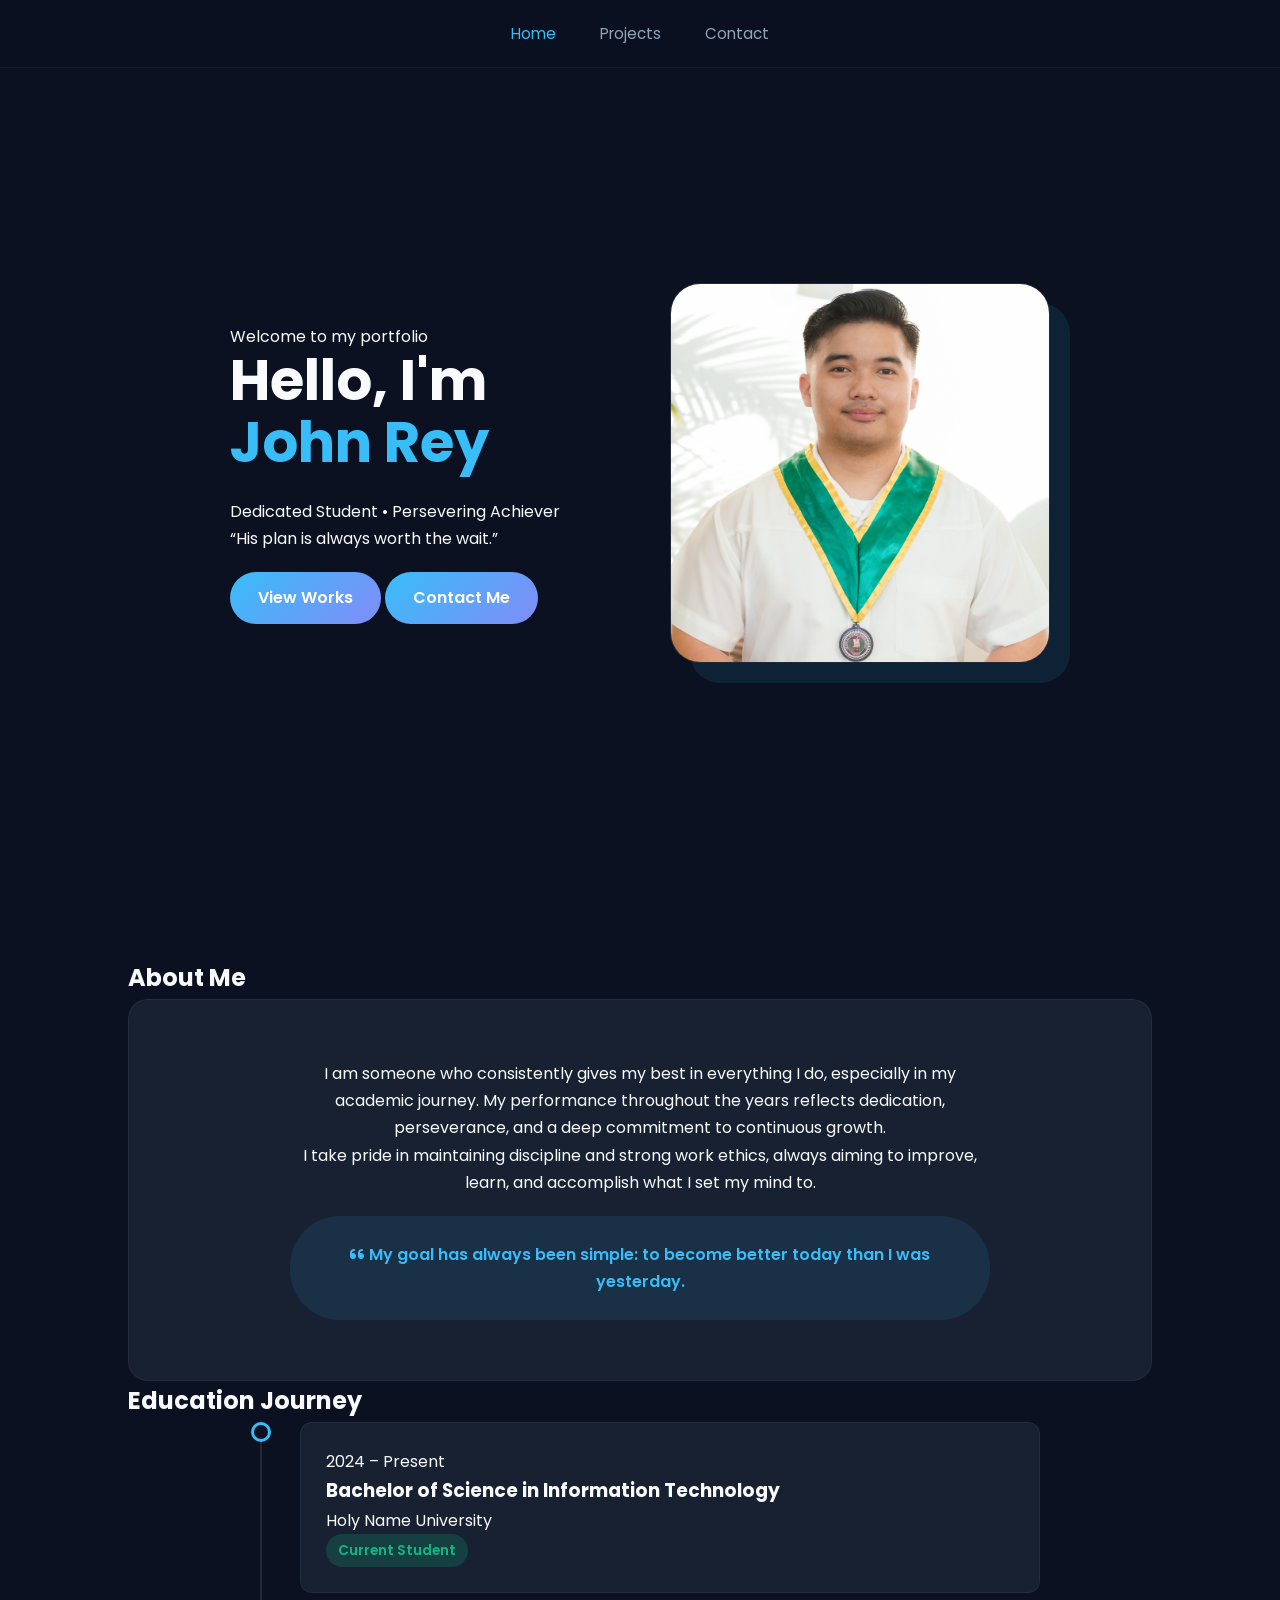
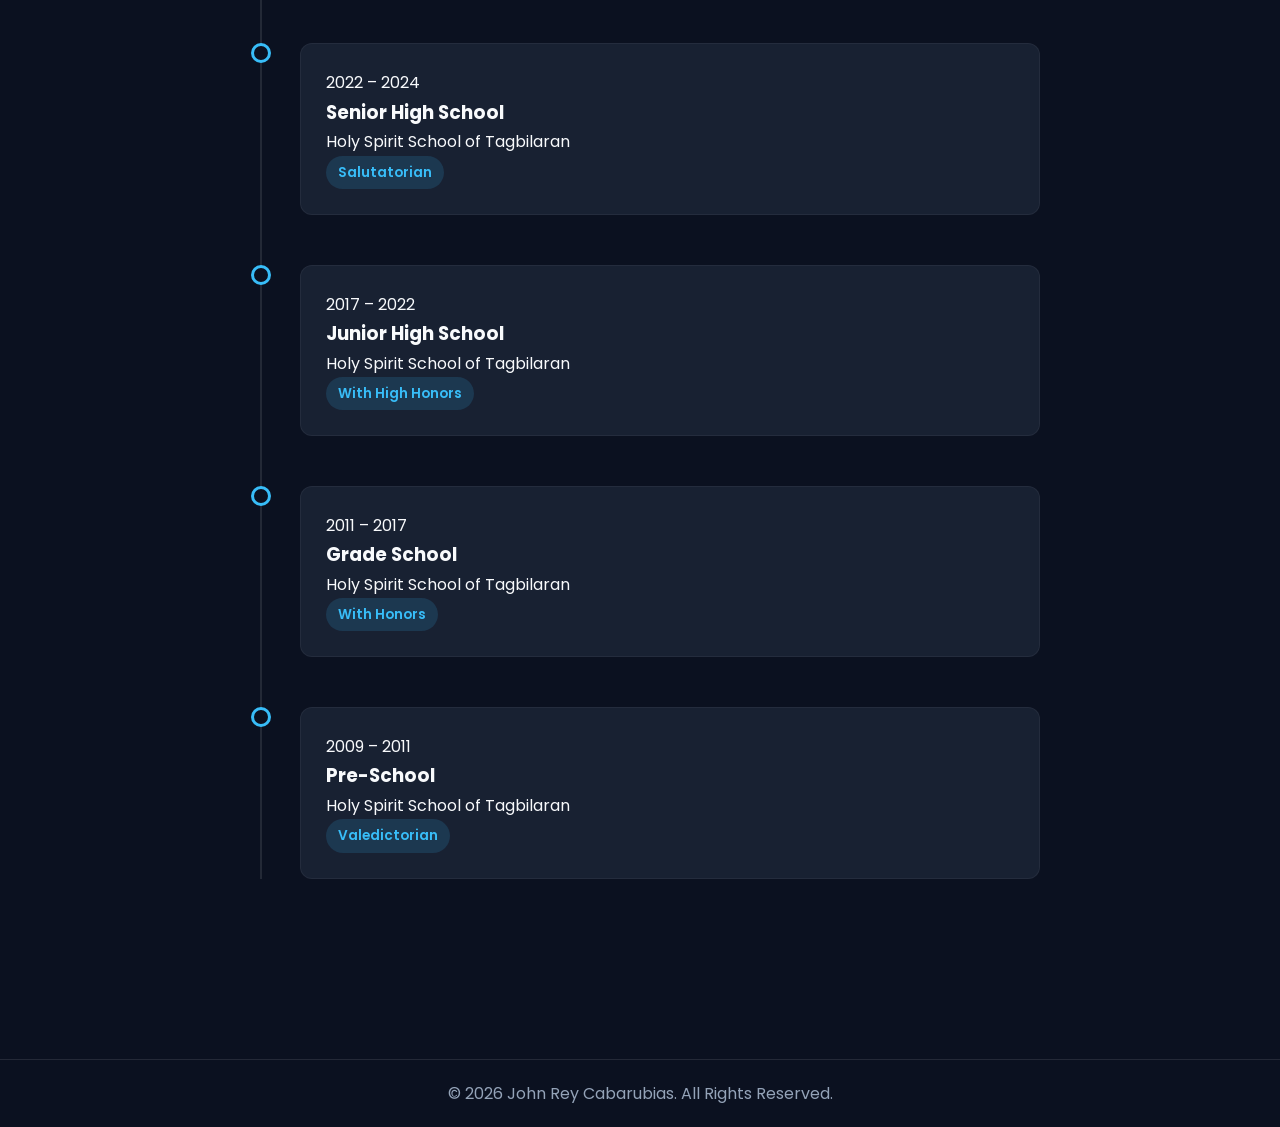
==== index.html @ 0ed94f56 "added new file" ====
<!DOCTYPE html>
<html lang="en">
<head>
    <meta charset="UTF-8">
    <meta name="viewport" content="width=device-width, initial-scale=1.0">
    <title>Home | John Rey Cabarubias</title>
    <link rel="stylesheet" href="styles.css">
    <link href="https://fonts.googleapis.com/css2?family=Poppins:wght@300;400;600;700&display=swap" rel="stylesheet">
    <link href="https://unpkg.com/aos@2.3.1/dist/aos.css" rel="stylesheet">
    <link rel="stylesheet" href="https://cdnjs.cloudflare.com/ajax/libs/font-awesome/6.0.0/css/all.min.css">
</head>

<body>

    <nav>
        <div class="nav-links">
            <a href="index.html" class="active">Home</a>
            <a href="projects.html">Projects</a>
            <a href="contact.html">Contact</a>
        </div>
    </nav>

    <header class="hero">
        <div class="container hero-container">
            <div class="hero-content" data-aos="fade-right">
                <p class="greeting">Welcome to my portfolio</p>
                <h1>Hello, I'm <span class="highlight">John Rey</span></h1>
                <p class="tagline">Dedicated Student • Persevering Achiever</p>
                <p class="quote">“His plan is always worth the wait.”</p>
                <div class="btn-group">
                    <a href="projects.html" class="btn btn-primary">View Works</a>
                    <a href="contact.html" class="btn btn-secondary">Contact Me</a>
                </div>
            </div>

            <div class="hero-photo" data-aos="fade-left">
                <img src="FINAL 39.jpg" alt="John Rey Cabarubias">
            </div>
        </div>
    </header>

    <main class="container">
        
        <section class="about-section" data-aos="fade-up">
            <h2 class="section-title">About Me</h2>
            <div class="glass-card">
                <div class="about-content">
                    <p>
                        I am someone who consistently gives my best in everything I do, especially in my academic journey.
                        My performance throughout the years reflects <span class="text-highlight">dedication</span>, <span class="text-highlight">perseverance</span>, and a deep commitment to continuous growth. 
                    </p>
                    <p>
                        I take pride in maintaining discipline and strong work ethics, always aiming to improve, learn, and accomplish what I set my mind to. 
                    </p>
                    <div class="goal-box">
                        <i class="fas fa-quote-left"></i>
                        <span>My goal has always been simple: to become better today than I was yesterday.</span>
                    </div>
                </div>
            </div>
        </section>

        <section class="education-section" data-aos="fade-up">
            <h2 class="section-title">Education Journey</h2>
            
            <div class="timeline">
                
                <div class="timeline-item">
                    <div class="timeline-dot"></div>
                    <div class="timeline-content">
                        <span class="date">2024 – Present</span>
                        <h3>Bachelor of Science in Information Technology</h3>
                        <p class="school">Holy Name University</p>
                        <span class="badge" style="background: rgba(16, 185, 129, 0.2); color: #10b981;">Current Student</span>
                    </div>
                </div>

                <div class="timeline-item">
                    <div class="timeline-dot"></div>
                    <div class="timeline-content">
                        <span class="date">2022 – 2024</span>
                        <h3>Senior High School</h3>
                        <p class="school">Holy Spirit School of Tagbilaran</p>
                        <span class="badge">Salutatorian</span>
                    </div>
                </div>

                <div class="timeline-item">
                    <div class="timeline-dot"></div>
                    <div class="timeline-content">
                        <span class="date">2017 – 2022</span>
                        <h3>Junior High School</h3>
                        <p class="school">Holy Spirit School of Tagbilaran</p>
                        <span class="badge">With High Honors</span>
                    </div>
                </div>

                <div class="timeline-item">
                    <div class="timeline-dot"></div>
                    <div class="timeline-content">
                        <span class="date">2011 – 2017</span>
                        <h3>Grade School</h3>
                        <p class="school">Holy Spirit School of Tagbilaran</p>
                        <span class="badge">With Honors</span>
                    </div>
                </div>

                <div class="timeline-item">
                    <div class="timeline-dot"></div>
                    <div class="timeline-content">
                        <span class="date">2009 – 2011</span>
                        <h3>Pre-School</h3>
                        <p class="school">Holy Spirit School of Tagbilaran</p>
                        <span class="badge">Valedictorian</span>
                    </div>
                </div>

            </div>
        </section>

    </main>

    <footer>
        <p>&copy; 2026 John Rey Cabarubias. All Rights Reserved.</p>
    </footer>

    <script src="https://unpkg.com/aos@2.3.1/dist/aos.js"></script>
    <script>
        AOS.init({ duration: 1000, once: true });
    </script>

</body>
</html>
---- styles.css ----
/* =========================================
   1. GLOBAL VARIABLES & RESET
   ========================================= */
:root {
    --bg-color: #0b1120;       /* Deep Navy */
    --card-bg: rgba(30, 41, 59, 0.7); /* Transparent Navy */
    --primary: #38bdf8;        /* Sky Blue */
    --accent: #818cf8;         /* Indigo */
    --text-light: #f8fafc;     /* White */
    --text-dim: #94a3b8;       /* Grey */
    --gradient: linear-gradient(135deg, #38bdf8 0%, #818cf8 100%);
}

* {
    margin: 0;
    padding: 0;
    box-sizing: border-box;
    font-family: 'Poppins', sans-serif;
}

body {
    background-color: var(--bg-color);
    color: var(--text-light);
    line-height: 1.7;
    overflow-x: hidden;
}

/* =========================================
   2. NAVIGATION BAR
   ========================================= */
nav {
    display: flex;
    justify-content: center; /* Centered Links since logo is gone */
    align-items: center;
    padding: 20px 10%;
    background: rgba(11, 17, 32, 0.85);
    backdrop-filter: blur(12px);
    position: sticky;
    top: 0;
    z-index: 100;
    border-bottom: 1px solid rgba(255,255,255,0.05);
}

/* LOGO DELETED */

.nav-links a {
    text-decoration: none;
    color: var(--text-dim);
    margin: 0 20px; /* Even spacing */
    font-size: 0.95rem;
    transition: 0.3s;
}

.nav-links a:hover, .nav-links a.active {
    color: var(--primary);
}

/* =========================================
   3. GENERAL LAYOUT & HEADER
   ========================================= */
.container { padding: 80px 10%; }

.page-header {
    text-align: center;
    padding-top: 50px;
}
.page-header h1 { font-size: 3rem; margin-bottom: 10px; }
.page-header p { color: var(--text-dim); font-size: 1.1rem; }
.highlight { color: var(--primary); }

/* =========================================
   4. HOME PAGE STYLES
   ========================================= */
.hero {
    min-height: 90vh;
    display: flex;
    align-items: center;
    justify-content: center;
    padding: 0 10%;
    position: relative;
}

.hero-container {
    display: flex;
    align-items: center;
    width: 100%;
    gap: 60px;
}

.hero-content { flex: 1; }
.hero h1 { font-size: 3.5rem; line-height: 1.1; margin-bottom: 25px; font-weight: 700; }
.btn {
    display: inline-block;
    padding: 12px 28px;
    background: var(--gradient);
    color: #fff;
    border-radius: 50px;
    text-decoration: none;
    font-weight: 600;
    margin-top: 20px;
}

.hero-photo { flex: 1; display: flex; justify-content: center; }
.hero-photo img {
    width: 380px; height: 380px; object-fit: cover;
    border-radius: 30px; border: 1px solid rgba(255,255,255,0.1);
    box-shadow: 20px 20px 0px rgba(56, 189, 248, 0.1);
}

/* About & Education */
.glass-card {
    background: var(--card-bg); backdrop-filter: blur(10px);
    border: 1px solid rgba(255, 255, 255, 0.05); padding: 60px 40px;
    border-radius: 20px; text-align: center;
    display: flex; flex-direction: column; align-items: center;
}
.about-content { max-width: 700px; margin: 0 auto; }
.goal-box { margin-top: 20px; background: rgba(56, 189, 248, 0.1); padding: 25px 35px; border-radius: 50px; color: var(--primary); font-weight: 600; }

.timeline { position: relative; max-width: 800px; margin: 0 auto; }
.timeline::after { content: ''; position: absolute; width: 2px; background: rgba(255,255,255,0.1); top: 0; bottom: 0; left: 20px; }
.timeline-item { position: relative; padding-left: 60px; margin-bottom: 50px; }
.timeline-dot { position: absolute; left: 11px; top: 0; width: 20px; height: 20px; background: var(--bg-color); border: 3px solid var(--primary); border-radius: 50%; z-index: 2; }
.timeline-content { background: var(--card-bg); padding: 25px; border-radius: 12px; border: 1px solid rgba(255,255,255,0.05); }
.badge { display: inline-block; padding: 5px 12px; background: rgba(56, 189, 248, 0.15); color: var(--primary); border-radius: 20px; font-size: 0.85rem; font-weight: 600; }

/* =========================================
   5. PROJECTS STYLES (PURE TEXT)
   ========================================= */
.projects-grid {
    display: grid;
    grid-template-columns: repeat(auto-fit, minmax(280px, 1fr));
    gap: 30px;
    margin-top: 40px;
    align-items: stretch; 
}

.project-card {
    background: var(--card-bg);
    border: 1px solid rgba(255, 255, 255, 0.05);
    border-radius: 15px;
    padding: 40px 30px;
    transition: transform 0.3s ease, border-color 0.3s ease, box-shadow 0.3s ease;
    
    /* Flexbox ensures buttons align at the bottom */
    display: flex;
    flex-direction: column; 
    align-items: flex-start;
    height: 100%;
}

.project-card:hover {
    transform: translateY(-10px);
    border-color: var(--primary);
    box-shadow: 0 10px 30px rgba(56, 189, 248, 0.15);
}

.project-card h3 {
    font-size: 1.6rem;
    color: var(--primary); 
    margin-bottom: 15px;
    font-weight: 700;
    line-height: 1.3;
}

.project-card p {
    font-size: 1rem;
    color: var(--text-dim);
    margin-bottom: 30px;
    line-height: 1.6;
}

.view-btn {
    /* Pushes button to the bottom */
    margin-top: auto; 
    display: inline-block;
    padding: 12px 30px;
    background: transparent;
    border: 1px solid var(--primary);
    color: var(--primary);
    text-decoration: none;
    border-radius: 50px;
    font-size: 0.9rem;
    font-weight: 600;
    transition: 0.3s;
}

.view-btn:hover {
    background: var(--gradient);
    border-color: transparent;
    color: #fff;
    box-shadow: 0 5px 15px rgba(56, 189, 248, 0.3);
}

/* =========================================
   6. CONTACT & FOOTER
   ========================================= */
.contact-wrapper { max-width: 700px; margin: 0 auto; display: flex; flex-direction: column; gap: 40px; }

/* Contact Info Box */
.contact-info-box {
    width: 100%; display: flex; flex-direction: column; gap: 20px;
    padding-bottom: 30px; border-bottom: 1px solid rgba(255, 255, 255, 0.1);
}
.contact-item {
    display: flex; align-items: center; gap: 20px;
    background: rgba(255, 255, 255, 0.03); padding: 15px; border-radius: 12px;
    transition: 0.3s;
}
.contact-item:hover { background: rgba(255, 255, 255, 0.08); transform: translateX(5px); }
.icon-box {
    width: 45px; height: 45px; background: rgba(56, 189, 248, 0.15);
    border-radius: 50%; display: flex; align-items: center; justify-content: center;
    color: var(--primary); font-size: 1.1rem;
}
.text-box { display: flex; flex-direction: column; align-items: flex-start; }
.text-box span { font-size: 0.8rem; color: var(--text-dim); text-transform: uppercase; letter-spacing: 1px; }
.text-box a { color: var(--text-light); font-size: 1rem; font-weight: 500; text-decoration: none; transition: 0.2s; }
.text-box a:hover { color: var(--primary); }

/* Form */
.form-title { color: var(--text-light); font-size: 1.2rem; margin-bottom: 15px; font-weight: 600; text-align: left; }
.contact-form { width: 100%; display: flex; flex-direction: column; gap: 20px; }
input, textarea {
    width: 100%; padding: 15px 20px; background: rgba(15, 23, 42, 0.6);
    border: 1px solid rgba(255, 255, 255, 0.1); border-radius: 10px;
    color: var(--text-light); font-size: 1rem; outline: none;
    font-family: 'Poppins', sans-serif;
}
input:focus, textarea:focus { border-color: var(--primary); box-shadow: 0 0 15px rgba(56, 189, 248, 0.2); }

footer { text-align: center; padding: 20px; color: var(--text-dim); border-top: 1px solid rgba(255,255,255,0.1); margin-top: 50px; }

@media (max-width: 768px) {
    .hero-container { flex-direction: column-reverse; text-align: center; }
    .hero h1 { font-size: 2.5rem; }
    .hero-photo img { width: 100%; max-width: 350px; height: auto; }
    .nav-links { display: none; }
}
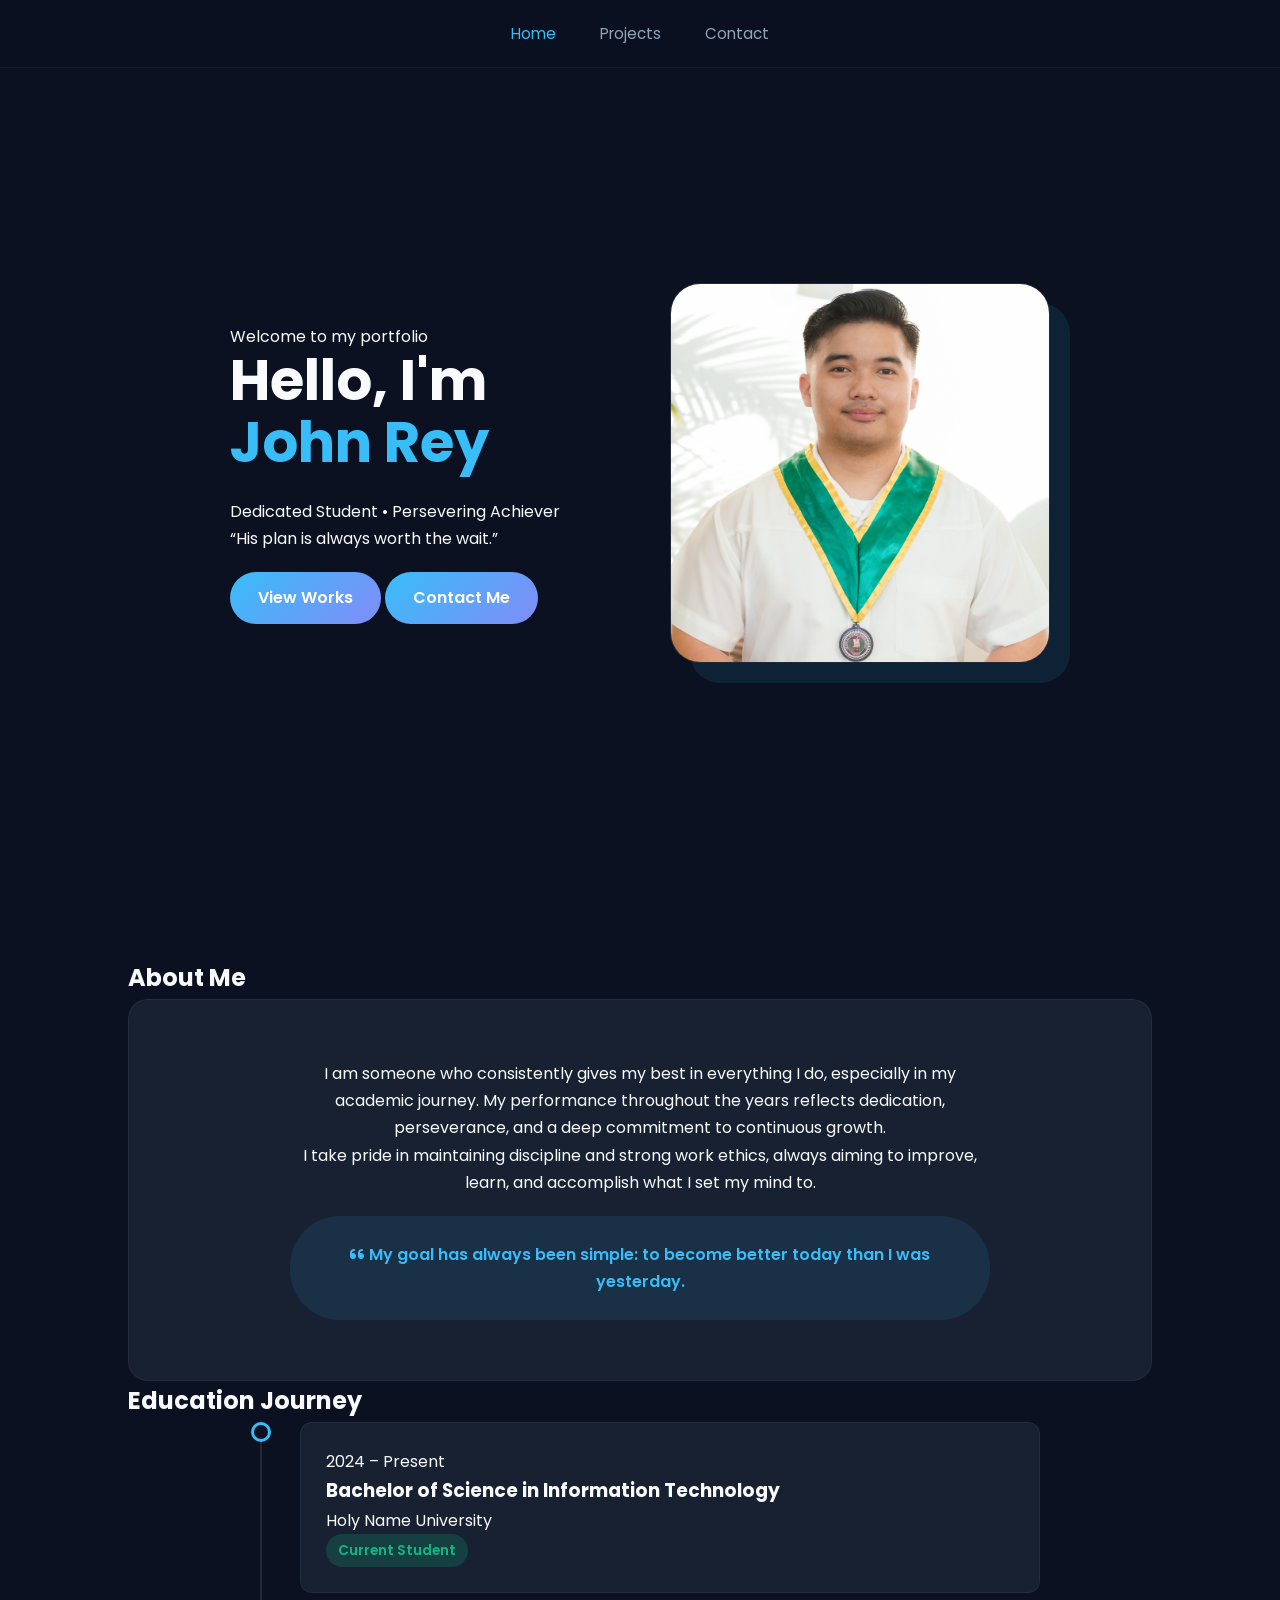
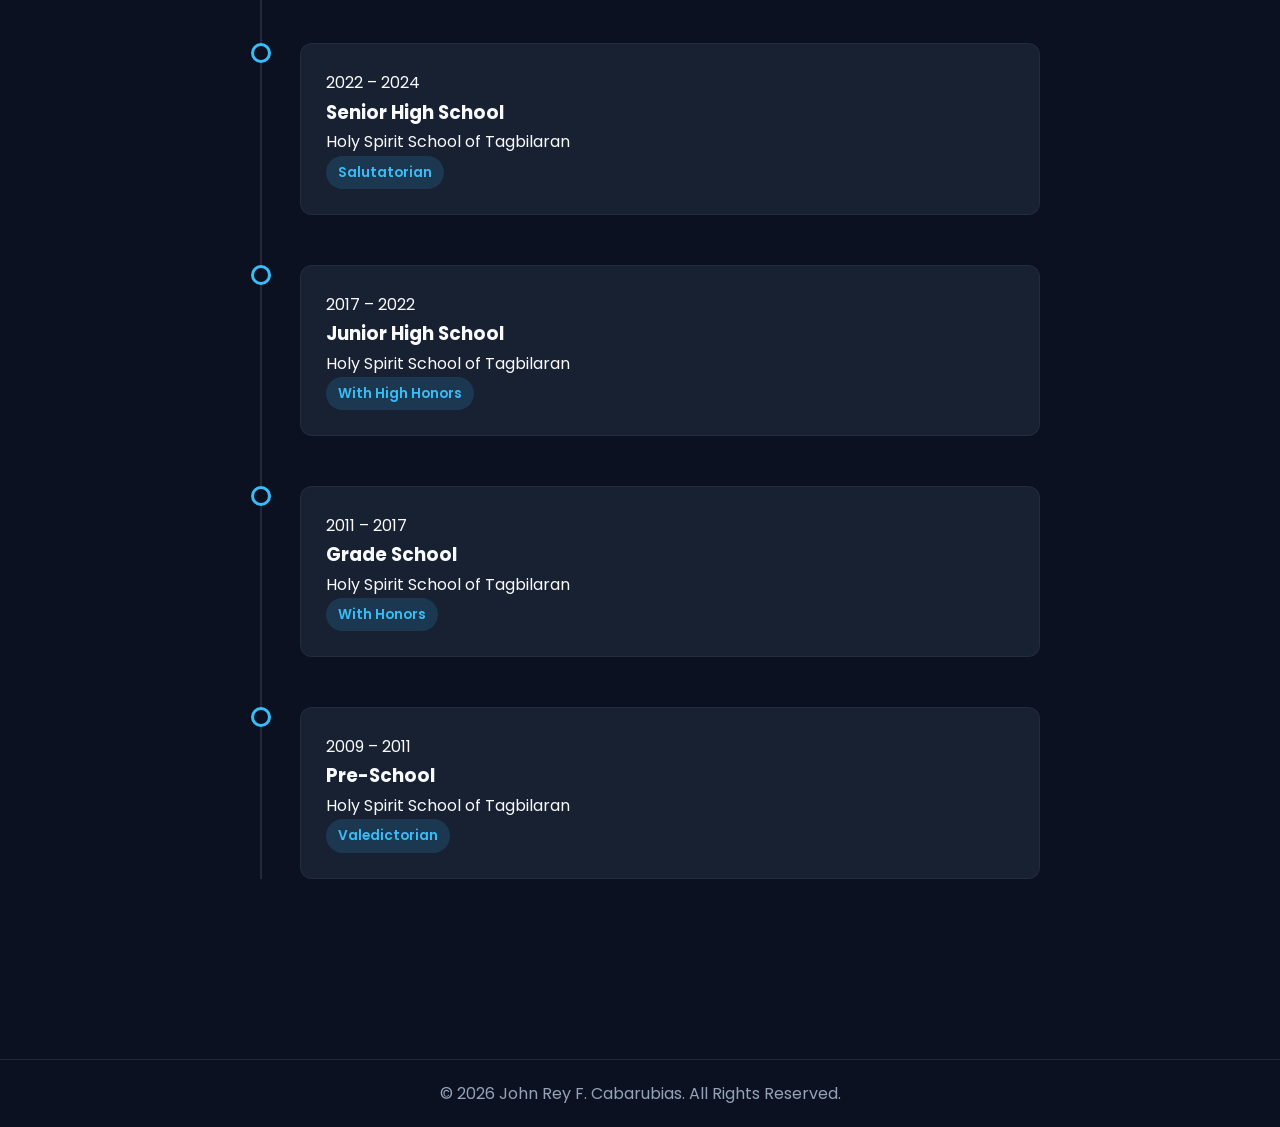
==== commit 839e66fe: "added new file" ====
--- a/index.html
+++ b/index.html
@@ -3,7 +3,7 @@
 <head>
     <meta charset="UTF-8">
     <meta name="viewport" content="width=device-width, initial-scale=1.0">
-    <title>Home | John Rey Cabarubias</title>
+    <title>Home | John Rey F. Cabarubias</title>
     <link rel="stylesheet" href="styles.css">
     <link href="https://fonts.googleapis.com/css2?family=Poppins:wght@300;400;600;700&display=swap" rel="stylesheet">
     <link href="https://unpkg.com/aos@2.3.1/dist/aos.css" rel="stylesheet">
@@ -121,7 +121,7 @@
     </main>
 
     <footer>
-        <p>&copy; 2026 John Rey Cabarubias. All Rights Reserved.</p>
+        <p>&copy; 2026 John Rey F. Cabarubias. All Rights Reserved.</p>
     </footer>
 
     <script src="https://unpkg.com/aos@2.3.1/dist/aos.js"></script>
